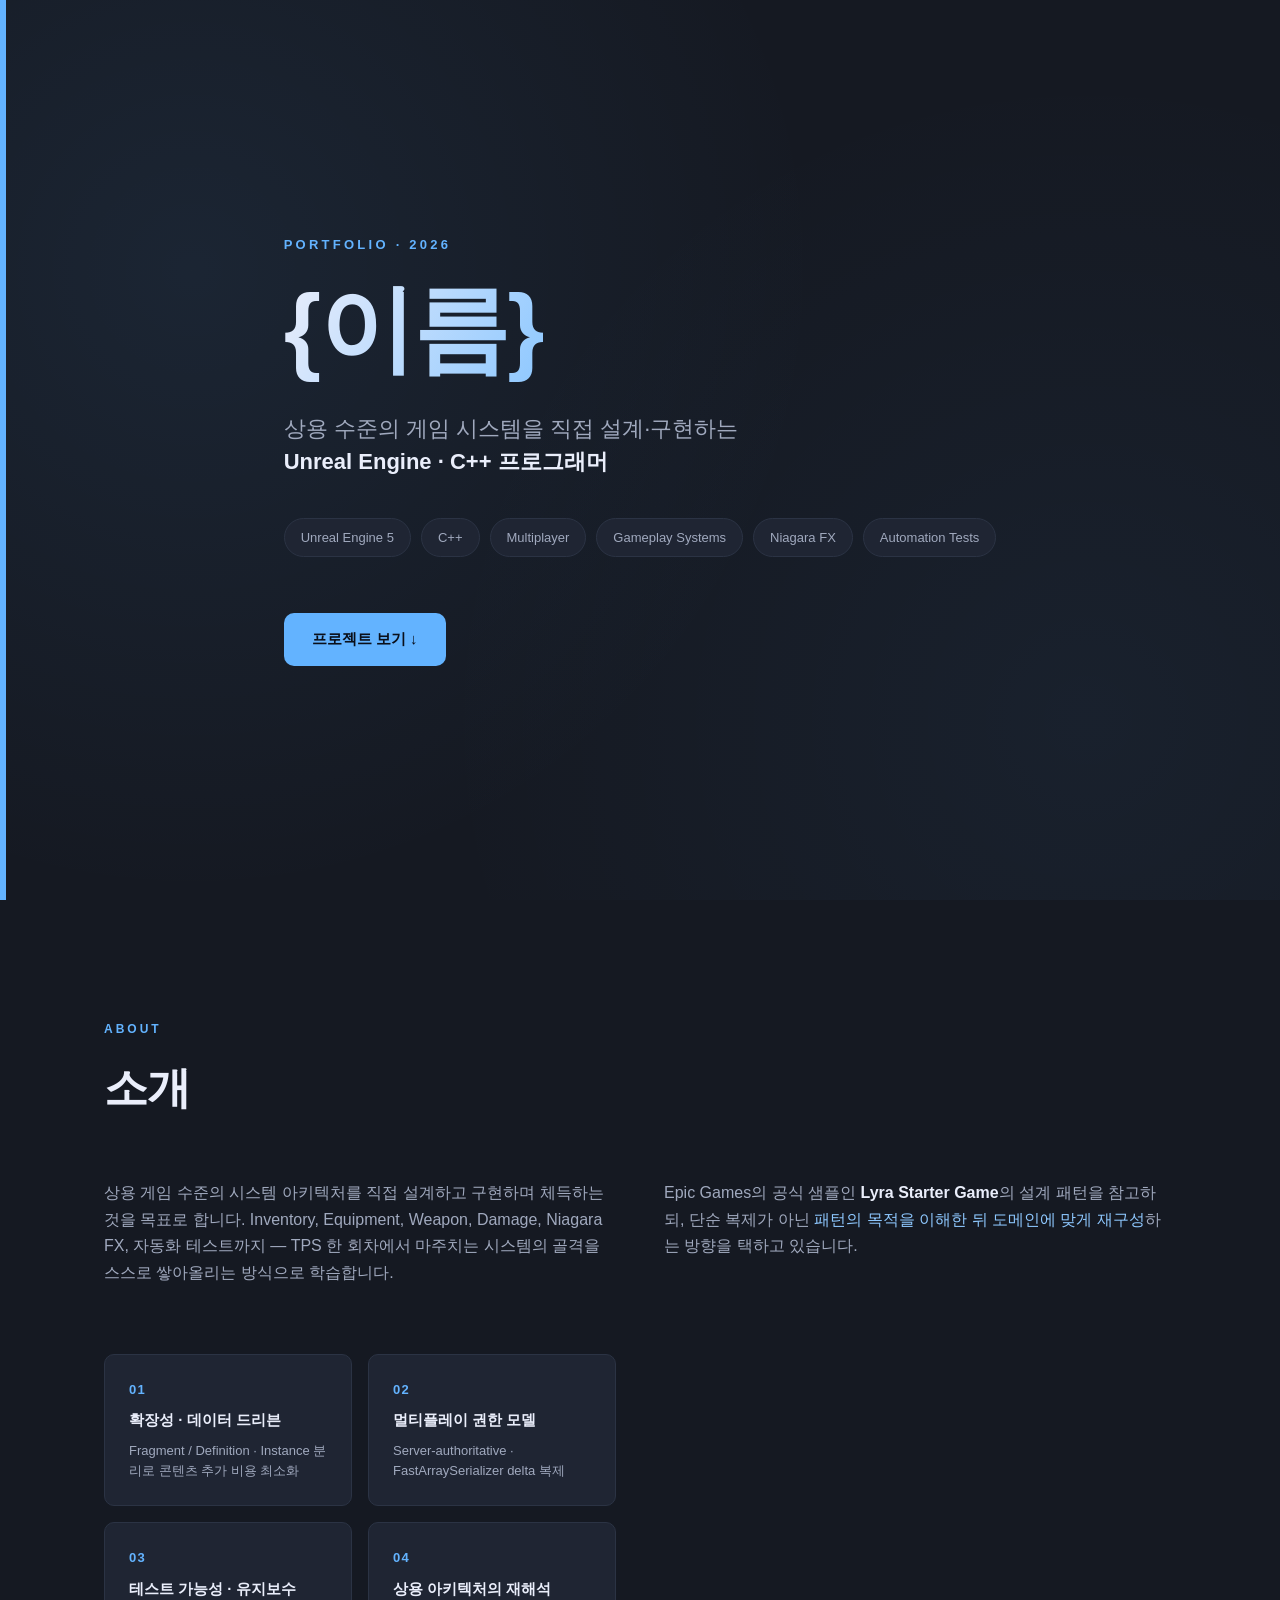
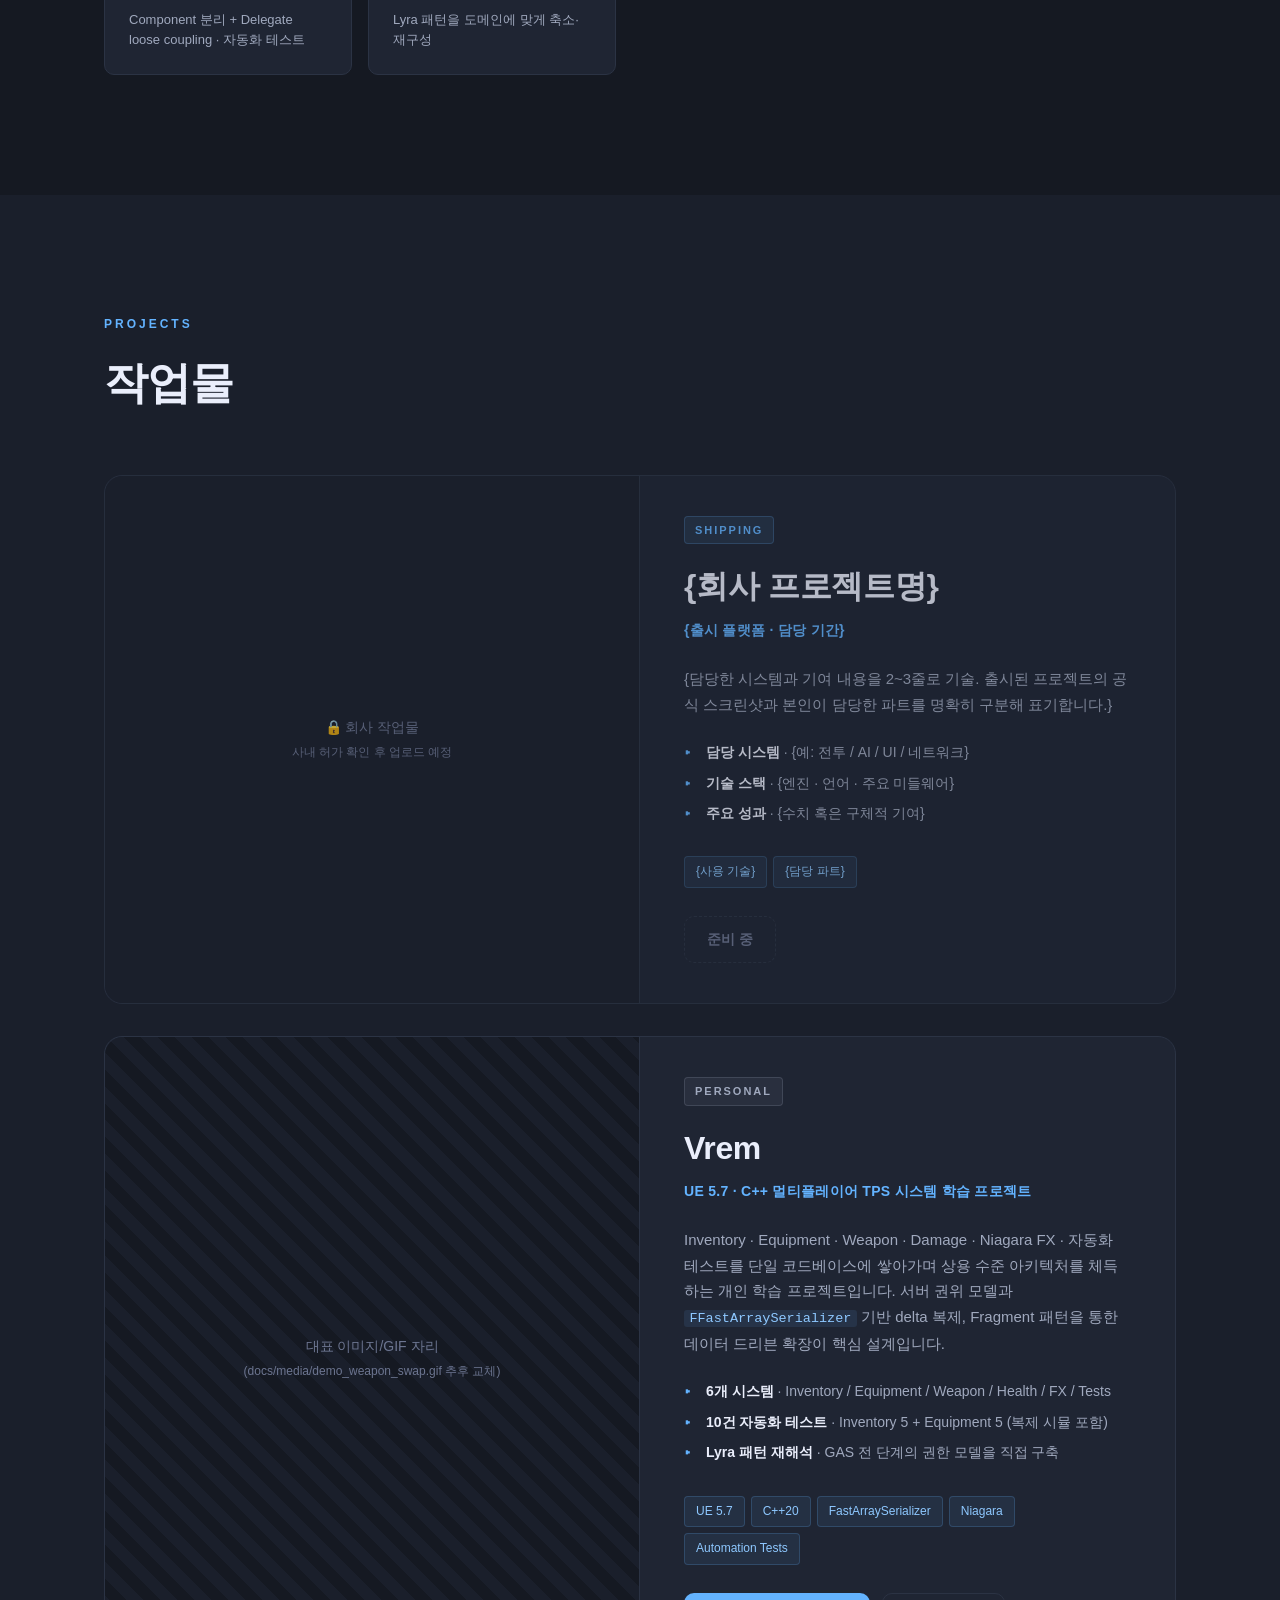
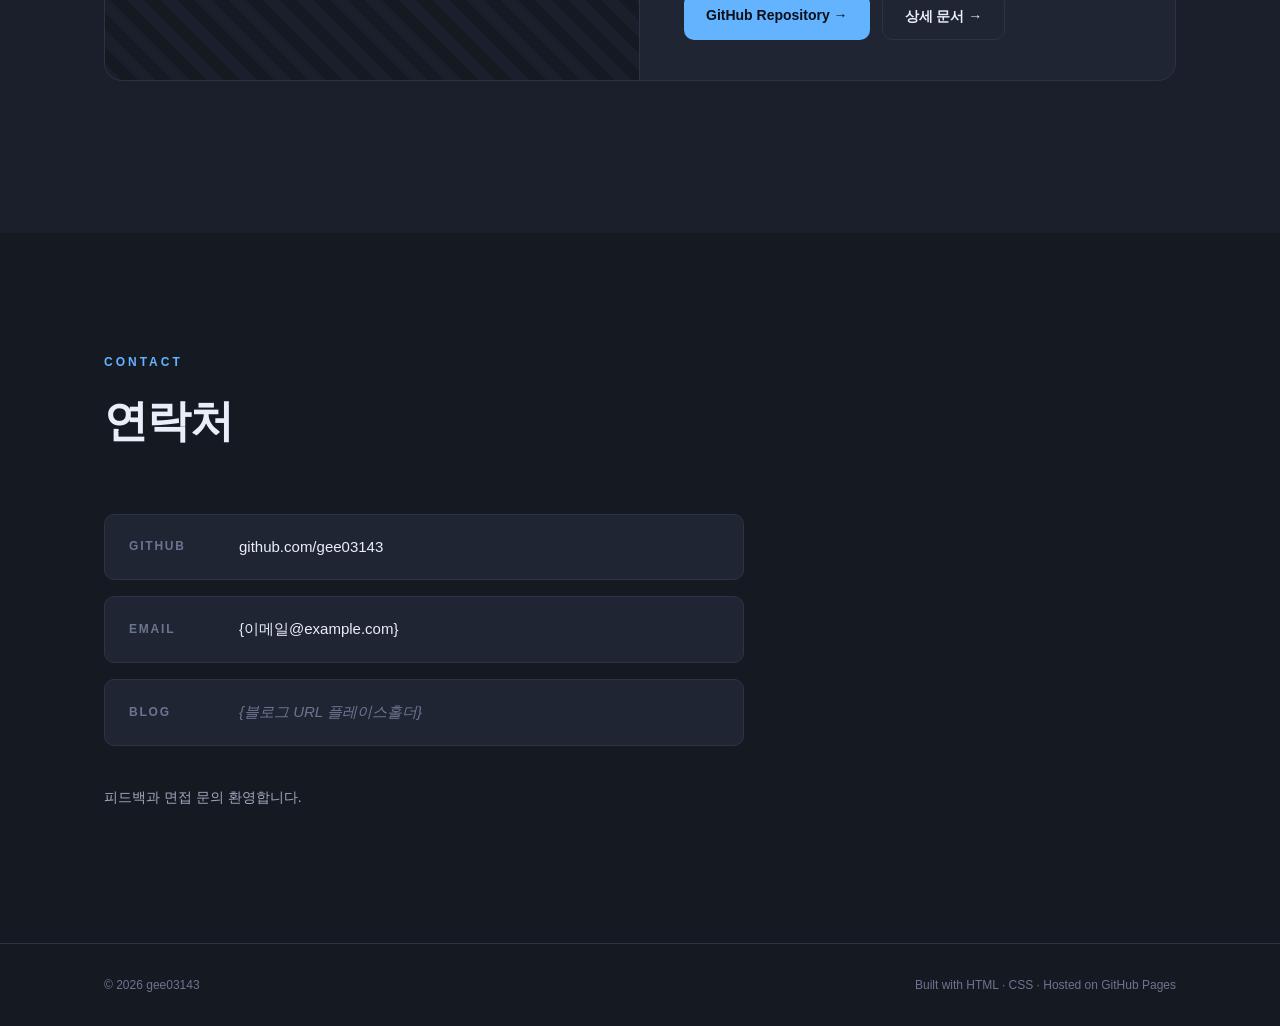
==== index.html @ 268c6de0 "html/css 템플릿 추가 * TODO: 플레이스홀더 채우기 * TODO: 톤 조정" ====
<!DOCTYPE html>
<html lang="ko">
<head>
  <meta charset="UTF-8" />
  <meta name="viewport" content="width=device-width, initial-scale=1.0" />
  <title>gee03143 · Unreal Engine Systems Programmer</title>
  <meta name="description" content="Unreal Engine · C++ 게임 시스템 프로그래머 포트폴리오" />
  <link rel="stylesheet" href="style.css" />
</head>
<body>

  <!-- ============ HERO ============ -->
  <header class="hero">
    <div class="hero__accent"></div>
    <div class="container hero__inner">
      <p class="hero__eyebrow">PORTFOLIO · 2026</p>
      <h1 class="hero__name">
        <span class="hero__name-placeholder">{이름}</span>
      </h1>
      <p class="hero__tagline">
        상용 수준의 게임 시스템을 직접 설계·구현하는<br />
        <strong>Unreal Engine · C++ 프로그래머</strong>
      </p>

      <ul class="hero__tags">
        <li>Unreal Engine 5</li>
        <li>C++</li>
        <li>Multiplayer</li>
        <li>Gameplay Systems</li>
        <li>Niagara FX</li>
        <li>Automation Tests</li>
      </ul>

      <a class="hero__cta" href="#projects">프로젝트 보기 ↓</a>
    </div>
  </header>

  <!-- ============ ABOUT ============ -->
  <section class="section" id="about">
    <div class="container">
      <p class="section__eyebrow">ABOUT</p>
      <h2 class="section__title">소개</h2>

      <div class="about__grid">
        <p class="about__body">
          상용 게임 수준의 시스템 아키텍처를 직접 설계하고 구현하며 체득하는 것을 목표로 합니다.
          Inventory, Equipment, Weapon, Damage, Niagara FX, 자동화 테스트까지 — TPS 한 회차에서
          마주치는 시스템의 골격을 스스로 쌓아올리는 방식으로 학습합니다.
        </p>
        <p class="about__body">
          Epic Games의 공식 샘플인 <strong>Lyra Starter Game</strong>의 설계 패턴을 참고하되,
          단순 복제가 아닌 <em>패턴의 목적을 이해한 뒤 도메인에 맞게 재구성</em>하는 방향을 택하고 있습니다.
        </p>

        <ul class="about__principles">
          <li>
            <span class="about__principle-num">01</span>
            <h3>확장성 · 데이터 드리븐</h3>
            <p>Fragment / Definition · Instance 분리로 콘텐츠 추가 비용 최소화</p>
          </li>
          <li>
            <span class="about__principle-num">02</span>
            <h3>멀티플레이 권한 모델</h3>
            <p>Server-authoritative · FastArraySerializer delta 복제</p>
          </li>
          <li>
            <span class="about__principle-num">03</span>
            <h3>테스트 가능성 · 유지보수</h3>
            <p>Component 분리 + Delegate loose coupling · 자동화 테스트</p>
          </li>
          <li>
            <span class="about__principle-num">04</span>
            <h3>상용 아키텍처의 재해석</h3>
            <p>Lyra 패턴을 도메인에 맞게 축소·재구성</p>
          </li>
        </ul>
      </div>
    </div>
  </section>

  <!-- ============ PROJECTS ============ -->
  <section class="section section--alt" id="projects">
    <div class="container">
      <p class="section__eyebrow">PROJECTS</p>
      <h2 class="section__title">작업물</h2>

      <!-- ========== SHIPPING PROJECTS (회사 작업물) ========== -->

      <!-- Company Work Placeholder -->
      <article class="project project--placeholder">
        <div class="project__media project__media--muted">
          <span class="project__media-label">
            🔒 회사 작업물<br />
            <small>사내 허가 확인 후 업로드 예정</small>
          </span>
        </div>

        <div class="project__body">
          <p class="project__badge">SHIPPING</p>
          <div class="project__head">
            <h3 class="project__title">{회사 프로젝트명}</h3>
            <p class="project__subtitle">{출시 플랫폼 · 담당 기간}</p>
          </div>

          <p class="project__desc">
            {담당한 시스템과 기여 내용을 2~3줄로 기술. 출시된 프로젝트의 공식 스크린샷과
            본인이 담당한 파트를 명확히 구분해 표기합니다.}
          </p>

          <ul class="project__highlights">
            <li><strong>담당 시스템</strong> · {예: 전투 / AI / UI / 네트워크}</li>
            <li><strong>기술 스택</strong> · {엔진 · 언어 · 주요 미들웨어}</li>
            <li><strong>주요 성과</strong> · {수치 혹은 구체적 기여}</li>
          </ul>

          <ul class="project__tags">
            <li>{사용 기술}</li>
            <li>{담당 파트}</li>
          </ul>

          <div class="project__links">
            <span class="btn btn--disabled">준비 중</span>
          </div>
        </div>
      </article>

      <!-- ========== PERSONAL PROJECTS (개인 프로젝트) ========== -->

      <!-- Vrem Card -->
      <article class="project">
        <div class="project__media project__media--placeholder">
          <span class="project__media-label">
            대표 이미지/GIF 자리<br />
            <small>(docs/media/demo_weapon_swap.gif 추후 교체)</small>
          </span>
        </div>

        <div class="project__body">
          <p class="project__badge project__badge--personal">PERSONAL</p>
          <div class="project__head">
            <h3 class="project__title">Vrem</h3>
            <p class="project__subtitle">UE 5.7 · C++ 멀티플레이어 TPS 시스템 학습 프로젝트</p>
          </div>

          <p class="project__desc">
            Inventory · Equipment · Weapon · Damage · Niagara FX · 자동화 테스트를 단일 코드베이스에
            쌓아가며 상용 수준 아키텍처를 체득하는 개인 학습 프로젝트입니다.
            서버 권위 모델과 <code>FFastArraySerializer</code> 기반 delta 복제, Fragment 패턴을 통한
            데이터 드리븐 확장이 핵심 설계입니다.
          </p>

          <ul class="project__highlights">
            <li><strong>6개 시스템</strong> · Inventory / Equipment / Weapon / Health / FX / Tests</li>
            <li><strong>10건 자동화 테스트</strong> · Inventory 5 + Equipment 5 (복제 시뮬 포함)</li>
            <li><strong>Lyra 패턴 재해석</strong> · GAS 전 단계의 권한 모델을 직접 구축</li>
          </ul>

          <ul class="project__tags">
            <li>UE 5.7</li>
            <li>C++20</li>
            <li>FastArraySerializer</li>
            <li>Niagara</li>
            <li>Automation Tests</li>
          </ul>

          <div class="project__links">
            <a class="btn btn--primary" href="https://github.com/gee03143/Vrem" target="_blank" rel="noopener">
              GitHub Repository →
            </a>
            <a class="btn btn--ghost" href="https://gee03143.github.io/Vrem/" target="_blank" rel="noopener">
              상세 문서 →
            </a>
          </div>
        </div>
      </article>

    </div>
  </section>

  <!-- ============ CONTACT ============ -->
  <section class="section" id="contact">
    <div class="container">
      <p class="section__eyebrow">CONTACT</p>
      <h2 class="section__title">연락처</h2>

      <ul class="contact__list">
        <li>
          <span class="contact__key">GitHub</span>
          <a class="contact__value" href="https://github.com/gee03143" target="_blank" rel="noopener">
            github.com/gee03143
          </a>
        </li>
        <li>
          <span class="contact__key">Email</span>
          <a class="contact__value" href="mailto:{이메일@example.com}">
            {이메일@example.com}
          </a>
        </li>
        <li>
          <span class="contact__key">Blog</span>
          <span class="contact__value contact__value--muted">{블로그 URL 플레이스홀더}</span>
        </li>
      </ul>

      <p class="contact__footer">
        피드백과 면접 문의 환영합니다.
      </p>
    </div>
  </section>

  <footer class="footer">
    <div class="container footer__inner">
      <span>© 2026 gee03143</span>
      <span>Built with HTML · CSS · Hosted on GitHub Pages</span>
    </div>
  </footer>

</body>
</html>
---- style.css ----
/* =====================================================
   gee03143 portfolio — dark + cool-blue accent
   Matches the Vrem PPTX palette for brand consistency.
   ===================================================== */

/* ---------- Reset ---------- */
*,
*::before,
*::after {
  box-sizing: border-box;
}

html {
  scroll-behavior: smooth;
}

body {
  margin: 0;
  font-family: "Pretendard", "Malgun Gothic", -apple-system, BlinkMacSystemFont,
               "Segoe UI", Roboto, "Helvetica Neue", Arial, sans-serif;
  background: var(--bg);
  color: var(--text);
  line-height: 1.65;
  -webkit-font-smoothing: antialiased;
  -moz-osx-font-smoothing: grayscale;
}

img,
svg {
  max-width: 100%;
  display: block;
}

ul {
  list-style: none;
  margin: 0;
  padding: 0;
}

a {
  color: var(--accent);
  text-decoration: none;
}

a:hover {
  text-decoration: underline;
}

code {
  font-family: "JetBrains Mono", "Consolas", "Menlo", monospace;
  font-size: 0.9em;
  background: rgba(99, 179, 255, 0.1);
  color: var(--accent-light);
  padding: 0.1em 0.4em;
  border-radius: 3px;
}

/* ---------- Design tokens ---------- */
:root {
  --bg:           #151922;
  --bg-alt:       #1a1f2b;
  --panel:        #1f2533;
  --panel-edge:   #2b3344;

  --text:         #eaeefb;
  --text-muted:   #a0a9be;
  --text-dim:     #6c7590;

  --accent:       #63b3ff;
  --accent-light: #8ec8ff;
  --accent-dim:   #3f76b3;

  --radius:       10px;
  --radius-lg:    18px;

  --container-w:  1120px;
}

/* ---------- Layout helpers ---------- */
.container {
  max-width: var(--container-w);
  margin: 0 auto;
  padding: 0 24px;
}

/* =====================================================
   HERO
   ===================================================== */
.hero {
  position: relative;
  min-height: 100vh;
  display: flex;
  align-items: center;
  background:
    radial-gradient(circle at 15% 30%, rgba(99, 179, 255, 0.08), transparent 50%),
    radial-gradient(circle at 85% 80%, rgba(99, 179, 255, 0.05), transparent 50%),
    var(--bg);
  padding: 80px 0;
}

.hero__accent {
  position: absolute;
  left: 0;
  top: 0;
  bottom: 0;
  width: 6px;
  background: var(--accent);
}

.hero__eyebrow {
  font-size: 13px;
  font-weight: 700;
  letter-spacing: 0.25em;
  color: var(--accent);
  margin: 0 0 24px;
  text-transform: uppercase;
}

.hero__name {
  font-size: clamp(48px, 9vw, 96px);
  font-weight: 800;
  margin: 0 0 32px;
  line-height: 1.05;
  letter-spacing: -0.02em;
}

.hero__name-placeholder {
  color: var(--text);
  background: linear-gradient(120deg, var(--text) 0%, var(--accent-light) 100%);
  -webkit-background-clip: text;
  background-clip: text;
  -webkit-text-fill-color: transparent;
}

.hero__tagline {
  font-size: clamp(18px, 2vw, 22px);
  color: var(--text-muted);
  margin: 0 0 40px;
  max-width: 720px;
  line-height: 1.5;
}

.hero__tagline strong {
  color: var(--text);
  font-weight: 600;
}

.hero__tags {
  display: flex;
  flex-wrap: wrap;
  gap: 10px;
  margin-bottom: 56px;
}

.hero__tags li {
  padding: 8px 16px;
  background: var(--panel);
  border: 1px solid var(--panel-edge);
  border-radius: 999px;
  font-size: 13px;
  color: var(--text-muted);
  font-weight: 500;
}

.hero__cta {
  display: inline-block;
  padding: 14px 28px;
  background: var(--accent);
  color: #0a0f1a;
  font-weight: 700;
  border-radius: var(--radius);
  font-size: 15px;
  transition: transform 0.15s ease, box-shadow 0.15s ease;
}

.hero__cta:hover {
  text-decoration: none;
  transform: translateY(-2px);
  box-shadow: 0 8px 24px rgba(99, 179, 255, 0.25);
}

/* =====================================================
   SECTION
   ===================================================== */
.section {
  padding: 120px 0;
}

.section--alt {
  background: var(--bg-alt);
}

.section__eyebrow {
  font-size: 12px;
  font-weight: 700;
  letter-spacing: 0.25em;
  color: var(--accent);
  margin: 0 0 12px;
  text-transform: uppercase;
}

.section__title {
  font-size: clamp(32px, 4.5vw, 44px);
  font-weight: 800;
  margin: 0 0 56px;
  letter-spacing: -0.02em;
}

/* =====================================================
   ABOUT
   ===================================================== */
.about__grid {
  display: grid;
  grid-template-columns: 1fr 1fr;
  gap: 48px;
  align-items: start;
}

.about__body {
  font-size: 16px;
  color: var(--text-muted);
  margin: 0 0 20px;
}

.about__body strong {
  color: var(--text);
}

.about__body em {
  font-style: normal;
  color: var(--accent-light);
}

.about__principles {
  display: grid;
  grid-template-columns: 1fr 1fr;
  gap: 16px;
}

.about__principles li {
  background: var(--panel);
  border: 1px solid var(--panel-edge);
  border-radius: var(--radius);
  padding: 24px;
  position: relative;
}

.about__principle-num {
  display: block;
  font-size: 13px;
  font-weight: 700;
  color: var(--accent);
  margin-bottom: 8px;
  letter-spacing: 0.1em;
}

.about__principles h3 {
  font-size: 15px;
  font-weight: 700;
  margin: 0 0 8px;
  color: var(--text);
}

.about__principles p {
  font-size: 13px;
  color: var(--text-muted);
  margin: 0;
  line-height: 1.55;
}

/* =====================================================
   PROJECT
   ===================================================== */
.project {
  display: grid;
  grid-template-columns: 1fr 1fr;
  background: var(--panel);
  border: 1px solid var(--panel-edge);
  border-radius: var(--radius-lg);
  margin-bottom: 32px;
  min-height: 520px;
}

.project--placeholder {
  opacity: 0.75;
}

.project__media {
  background: var(--bg);
  display: flex;
  align-items: center;
  justify-content: center;
  padding: 24px;
  border-radius: var(--radius-lg) 0 0 var(--radius-lg);
  min-height: 320px;
}

.project__media--placeholder {
  background:
    repeating-linear-gradient(
      45deg,
      var(--bg-alt),
      var(--bg-alt) 12px,
      var(--bg) 12px,
      var(--bg) 24px
    );
  border-right: 1px solid var(--panel-edge);
}

.project__media--muted {
  background: var(--bg-alt);
  border-right: 1px solid var(--panel-edge);
}

/* ---------- Project badge ---------- */
.project__badge {
  display: inline-block;
  font-size: 11px;
  font-weight: 700;
  letter-spacing: 0.18em;
  color: var(--accent);
  background: rgba(99, 179, 255, 0.1);
  border: 1px solid rgba(99, 179, 255, 0.25);
  padding: 4px 10px;
  border-radius: 4px;
  margin: 0 0 16px;
  align-self: flex-start;
  text-transform: uppercase;
}

.project__badge--personal {
  color: var(--text-muted);
  background: rgba(160, 169, 190, 0.08);
  border-color: rgba(160, 169, 190, 0.2);
}

.project__media-label {
  color: var(--text-dim);
  font-size: 14px;
  text-align: center;
  line-height: 1.7;
}

.project__media-label small {
  font-size: 12px;
  color: var(--text-dim);
}

.project__body {
  padding: 40px 44px;
  display: flex;
  flex-direction: column;
}

.project__head {
  margin-bottom: 24px;
}

.project__title {
  font-size: 32px;
  font-weight: 800;
  margin: 0 0 6px;
  letter-spacing: -0.01em;
}

.project__subtitle {
  font-size: 14px;
  color: var(--accent);
  margin: 0;
  font-weight: 600;
  letter-spacing: 0.02em;
}

.project__desc {
  font-size: 15px;
  color: var(--text-muted);
  margin: 0 0 24px;
  line-height: 1.7;
}

.project__highlights {
  margin-bottom: 24px;
}

.project__highlights li {
  position: relative;
  padding-left: 22px;
  font-size: 14px;
  color: var(--text-muted);
  margin-bottom: 8px;
  line-height: 1.6;
}

.project__highlights li::before {
  content: "▸";
  position: absolute;
  left: 0;
  color: var(--accent);
  font-weight: 700;
}

.project__highlights strong {
  color: var(--text);
  font-weight: 600;
}

.project__tags {
  display: flex;
  flex-wrap: wrap;
  gap: 6px;
  margin-bottom: 28px;
}

.project__tags li {
  font-size: 12px;
  font-weight: 500;
  padding: 5px 11px;
  background: rgba(99, 179, 255, 0.08);
  border: 1px solid rgba(99, 179, 255, 0.2);
  border-radius: 4px;
  color: var(--accent-light);
}

.project__links {
  display: flex;
  gap: 12px;
  flex-wrap: wrap;
  margin-top: auto;
}

/* ---------- Buttons ---------- */
.btn {
  display: inline-block;
  padding: 11px 22px;
  font-size: 14px;
  font-weight: 600;
  border-radius: var(--radius);
  transition: transform 0.15s ease, background 0.15s ease, border-color 0.15s ease;
  white-space: nowrap;
}

.btn--primary {
  background: var(--accent);
  color: #0a0f1a;
}

.btn--primary:hover {
  text-decoration: none;
  background: var(--accent-light);
  transform: translateY(-2px);
}

.btn--ghost {
  background: transparent;
  color: var(--text);
  border: 1px solid var(--panel-edge);
}

.btn--ghost:hover {
  text-decoration: none;
  border-color: var(--accent);
  color: var(--accent);
}

.btn--disabled {
  background: transparent;
  color: var(--text-dim);
  border: 1px dashed var(--panel-edge);
  cursor: not-allowed;
}

/* =====================================================
   CONTACT
   ===================================================== */
.contact__list {
  display: grid;
  gap: 16px;
  max-width: 640px;
}

.contact__list li {
  display: grid;
  grid-template-columns: 110px 1fr;
  align-items: center;
  padding: 20px 24px;
  background: var(--panel);
  border: 1px solid var(--panel-edge);
  border-radius: var(--radius);
}

.contact__key {
  font-size: 12px;
  font-weight: 700;
  letter-spacing: 0.15em;
  color: var(--text-dim);
  text-transform: uppercase;
}

.contact__value {
  font-size: 15px;
  color: var(--text);
  font-weight: 500;
}

.contact__value--muted {
  color: var(--text-dim);
  font-style: italic;
}

.contact__footer {
  margin-top: 40px;
  color: var(--text-muted);
  font-size: 14px;
}

/* =====================================================
   FOOTER
   ===================================================== */
.footer {
  padding: 32px 0;
  background: var(--bg);
  border-top: 1px solid var(--panel-edge);
}

.footer__inner {
  display: flex;
  justify-content: space-between;
  align-items: center;
  gap: 16px;
  flex-wrap: wrap;
  font-size: 12px;
  color: var(--text-dim);
}

/* =====================================================
   RESPONSIVE
   ===================================================== */
@media (max-width: 860px) {
  .section {
    padding: 80px 0;
  }

  .about__grid {
    grid-template-columns: 1fr;
    gap: 40px;
  }

  .about__principles {
    grid-template-columns: 1fr;
  }

  .project {
    grid-template-columns: 1fr;
    min-height: 0;
  }

  .project__media {
    aspect-ratio: 16 / 9;
    min-height: 0;
    border-right: none;
    border-bottom: 1px solid var(--panel-edge);
    border-radius: var(--radius-lg) var(--radius-lg) 0 0;
  }

  .project__body {
    padding: 32px;
  }

  .contact__list li {
    grid-template-columns: 1fr;
    gap: 4px;
  }
}

@media (max-width: 520px) {
  .hero {
    padding: 60px 0;
  }

  .hero__tags {
    gap: 6px;
  }

  .hero__tags li {
    font-size: 12px;
    padding: 6px 12px;
  }

  .project__body {
    padding: 24px;
  }

  .project__title {
    font-size: 26px;
  }
}
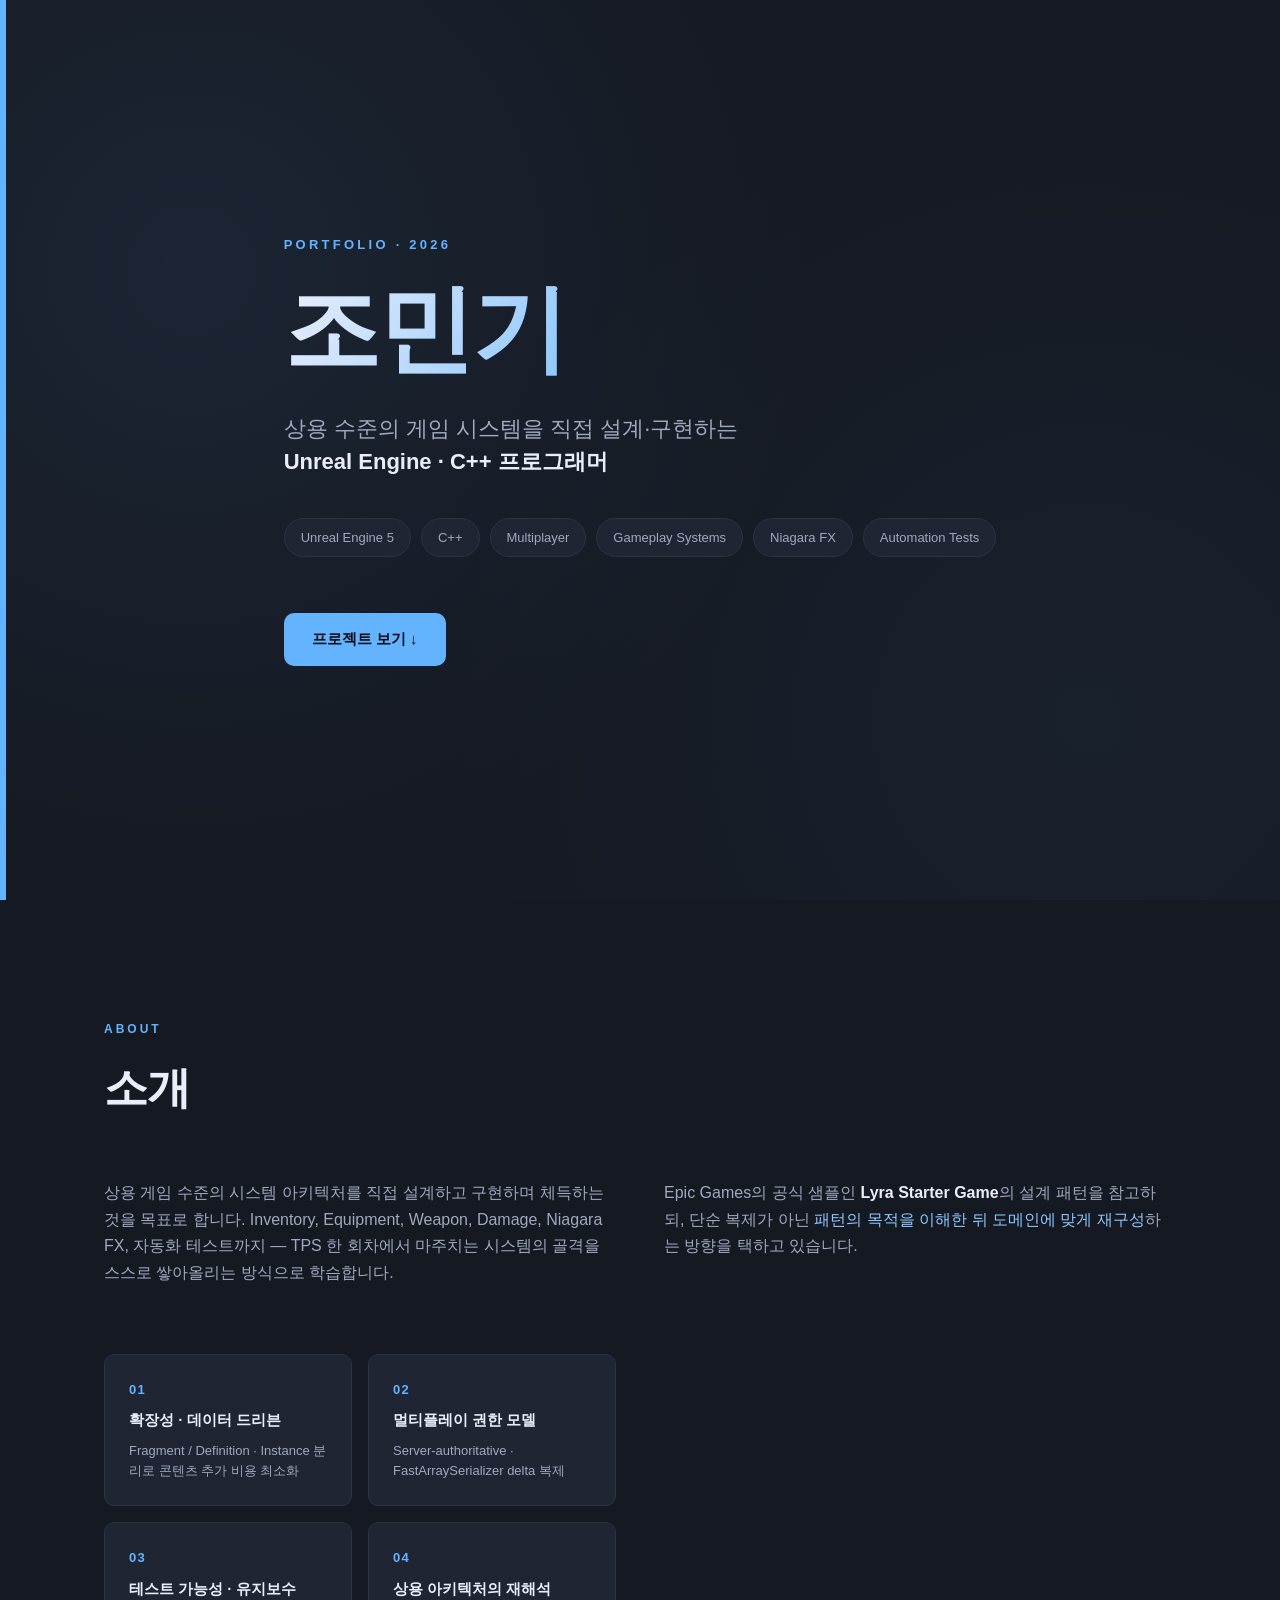
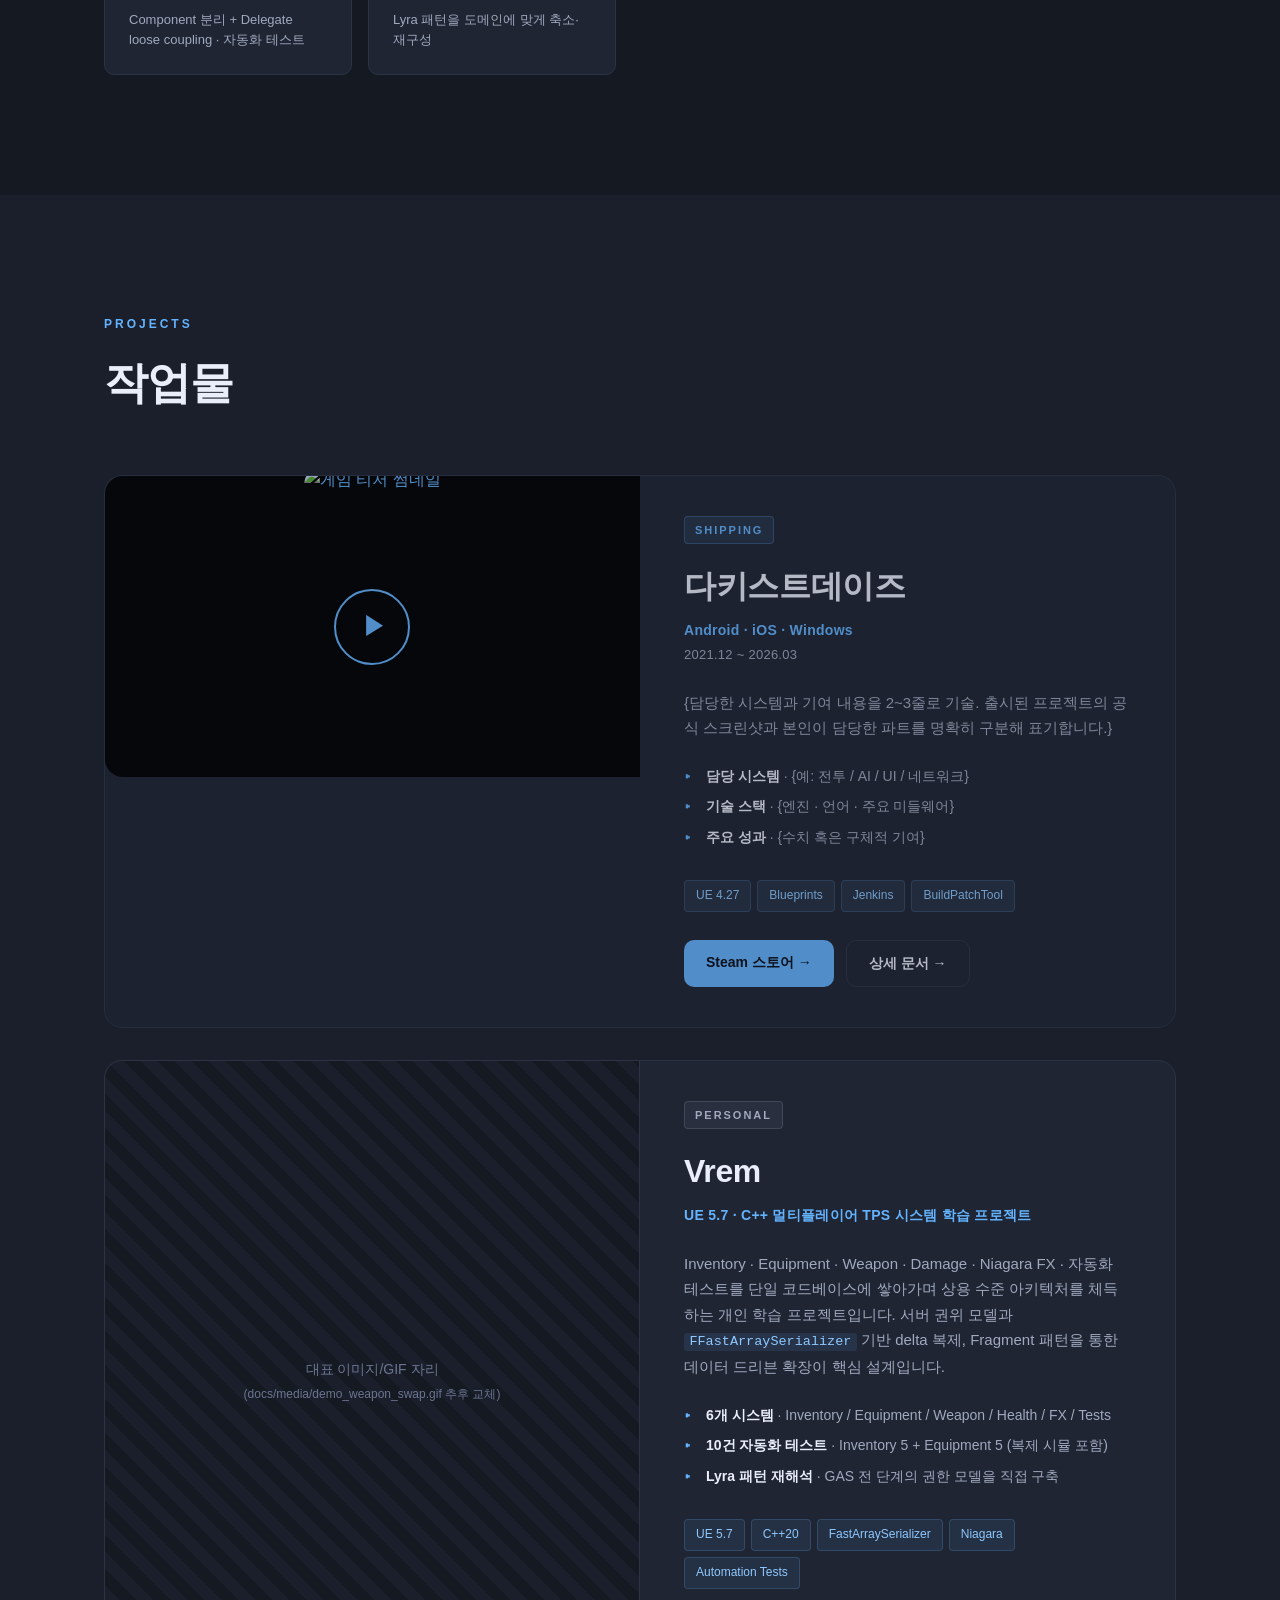
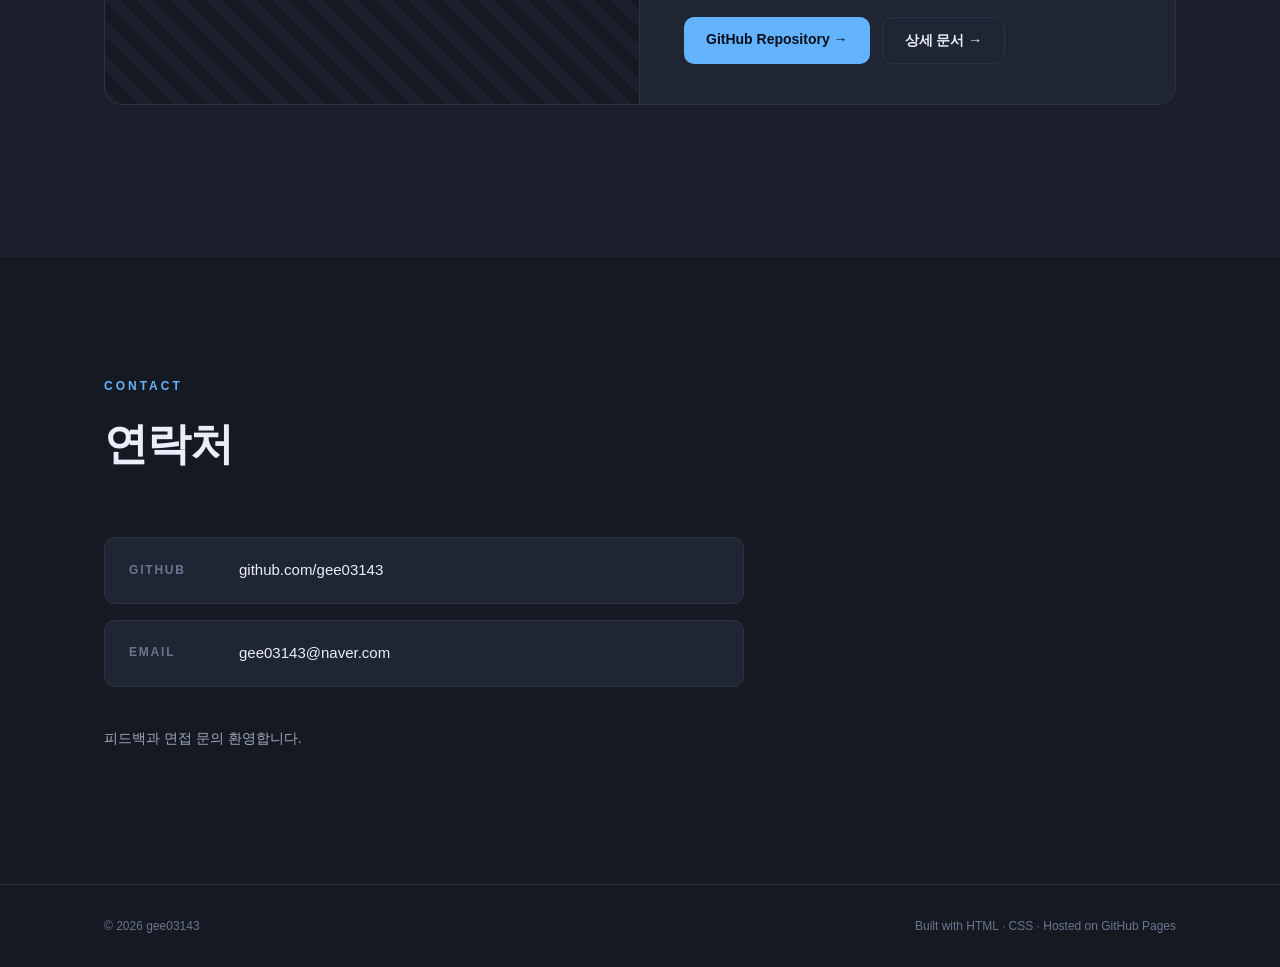
==== commit aac843d5: "프로젝트 티저, 프로젝트명, 기간, 플랫폼 정보 기입 * TODO: 상세 내용 작성 필요" ====
--- a/index.html
+++ b/index.html
@@ -15,7 +15,7 @@
     <div class="container hero__inner">
       <p class="hero__eyebrow">PORTFOLIO · 2026</p>
       <h1 class="hero__name">
-        <span class="hero__name-placeholder">{이름}</span>
+        <span class="hero__name-placeholder">조민기</span>
       </h1>
       <p class="hero__tagline">
         상용 수준의 게임 시스템을 직접 설계·구현하는<br />
@@ -88,19 +88,25 @@
 
       <!-- Company Work Placeholder -->
       <article class="project project--placeholder">
-        <div class="project__media project__media--muted">
-          <span class="project__media-label">
-            🔒 회사 작업물<br />
-            <small>사내 허가 확인 후 업로드 예정</small>
-          </span>
-        </div>
+        <div class="project__media project__media--video">
+  		<a class="project__media project__media--video-link"
+   href="https://www.youtube.com/watch?v=AEYJzaQQRc8"
+   target="_blank"
+   rel="noopener"
+   aria-label="게임 티저 YouTube에서 보기">
+  <img src="https://img.youtube.com/vi/AEYJzaQQRc8/hqdefault.jpg"
+       alt="게임 티저 썸네일" />
+  <span class="project__media-play" aria-hidden="true">▶</span>
+</a>
+	</div>
 
         <div class="project__body">
           <p class="project__badge">SHIPPING</p>
           <div class="project__head">
-            <h3 class="project__title">{회사 프로젝트명}</h3>
-            <p class="project__subtitle">{출시 플랫폼 · 담당 기간}</p>
-          </div>
+            <h3 class="project__title">다키스트데이즈</h3>
+            <p class="project__subtitle">Android · iOS · Windows</p>
+	    <p class="project__period">2021.12 ~ 2026.03</p>          
+	  </div>
 
           <p class="project__desc">
             {담당한 시스템과 기여 내용을 2~3줄로 기술. 출시된 프로젝트의 공식 스크린샷과
@@ -114,12 +120,19 @@
           </ul>
 
           <ul class="project__tags">
-            <li>{사용 기술}</li>
-            <li>{담당 파트}</li>
+            <li>UE 4.27</li>
+	    <li>Blueprints</li>
+            <li>Jenkins</li>
+	    <li>BuildPatchTool</li>
           </ul>
 
           <div class="project__links">
-            <span class="btn btn--disabled">준비 중</span>
+		<a class="btn btn--primary" href="https://store.steampowered.com/app/1548520/_/" target="_blank" rel="noopener">
+              		Steam 스토어 →
+            	</a>
+            	<a class="btn btn--ghost" href="projects/shipping-project.html" target="_blank" rel="noopener">
+                  	상세 문서 →
+                </a>
           </div>
         </div>
       </article>
@@ -192,13 +205,9 @@
         </li>
         <li>
           <span class="contact__key">Email</span>
-          <a class="contact__value" href="mailto:{이메일@example.com}">
-            {이메일@example.com}
+          <a class="contact__value" href="mailto:gee03143@naver.com">
+            gee03143@naver.com
           </a>
-        </li>
-        <li>
-          <span class="contact__key">Blog</span>
-          <span class="contact__value contact__value--muted">{블로그 URL 플레이스홀더}</span>
         </li>
       </ul>
 
--- a/style.css
+++ b/style.css
@@ -371,6 +371,14 @@
   letter-spacing: 0.02em;
 }
 
+.project__period {
+  font-size: 13px;
+  color: var(--text-muted);
+  margin: 2px 0 0;
+  font-weight: 500;
+  letter-spacing: 0.02em;
+}
+
 .project__desc {
   font-size: 15px;
   color: var(--text-muted);
@@ -594,3 +602,290 @@
     font-size: 26px;
   }
 }
+
+/* ---------- Video embed ---------- */
+.project__media--video {
+  padding: 0;
+  background: #000;
+  aspect-ratio: 16 / 9;
+  min-height: 0;
+  overflow: hidden;
+  border-radius: var(--radius-lg) 0 0 var(--radius-lg);
+}
+
+.project__media--video iframe {
+  width: 100%;
+  height: 100%;
+  border: 0;
+  display: block;
+}
+
+@media (max-width: 860px) {
+  .project__media--video {
+    border-radius: var(--radius-lg) var(--radius-lg) 0 0;
+  }
+}
+
+/* ---------- Video thumbnail link ---------- */
+.project__media--video-link {
+  position: relative;
+  display: block;
+  padding: 0;
+  background: #000;
+  overflow: hidden;
+  min-height: 320px;
+  border-radius: var(--radius-lg) 0 0 var(--radius-lg);
+  text-decoration: none;
+}
+
+.project__media--video-link img {
+  width: 100%;
+  height: 100%;
+  object-fit: cover;
+  display: block;
+  transition: transform 0.3s ease, opacity 0.3s ease;
+}
+
+.project__media--video-link:hover img {
+  transform: scale(1.04);
+  opacity: 0.75;
+}
+
+.project__media-play {
+  position: absolute;
+  top: 50%;
+  left: 50%;
+  transform: translate(-50%, -50%);
+  width: 76px;
+  height: 76px;
+  background: rgba(0, 0, 0, 0.55);
+  border: 2px solid var(--accent);
+  border-radius: 50%;
+  display: flex;
+  align-items: center;
+  justify-content: center;
+  color: var(--accent);
+  font-size: 26px;
+  padding-left: 6px; /* 재생 아이콘 광학 중심 보정 */
+  transition: background 0.2s ease, transform 0.2s ease, color 0.2s ease;
+  pointer-events: none;
+}
+
+.project__media--video-link:hover .project__media-play {
+  background: rgba(99, 179, 255, 0.95);
+  color: #0a0f1a;
+  transform: translate(-50%, -50%) scale(1.1);
+}
+
+@media (max-width: 860px) {
+  .project__media--video-link {
+    border-radius: var(--radius-lg) var(--radius-lg) 0 0;
+  }
+}
+
+/* =====================================================
+   PROJECT DETAIL PAGE
+   ===================================================== */
+
+/* ---------- Narrow container variant ---------- */
+.container--narrow {
+  max-width: 820px;
+}
+
+/* ---------- Top nav ---------- */
+.detail-nav {
+  padding: 20px 0;
+  border-bottom: 1px solid var(--panel-edge);
+  background: var(--bg);
+}
+
+.back-link {
+  font-size: 14px;
+  color: var(--text-muted);
+  font-weight: 500;
+  transition: color 0.15s ease;
+}
+
+.back-link:hover {
+  color: var(--accent);
+  text-decoration: none;
+}
+
+/* ---------- Detail hero ---------- */
+.detail-hero {
+  padding: 80px 0 64px;
+  background:
+    radial-gradient(circle at 20% 30%, rgba(99, 179, 255, 0.08), transparent 50%),
+    var(--bg);
+  border-bottom: 1px solid var(--panel-edge);
+}
+
+.detail-hero__eyebrow {
+  font-size: 12px;
+  font-weight: 700;
+  letter-spacing: 0.25em;
+  color: var(--accent);
+  margin: 0 0 16px;
+  text-transform: uppercase;
+}
+
+.detail-hero__title {
+  font-size: clamp(36px, 6vw, 64px);
+  font-weight: 800;
+  margin: 0 0 20px;
+  letter-spacing: -0.02em;
+  line-height: 1.1;
+}
+
+.detail-hero__platforms {
+  font-size: 16px;
+  color: var(--accent);
+  margin: 0 0 4px;
+  font-weight: 600;
+}
+
+.detail-hero__period {
+  font-size: 14px;
+  color: var(--text-muted);
+  margin: 0;
+}
+
+/* ---------- Body paragraphs ---------- */
+.detail__body {
+  font-size: 16px;
+  color: var(--text-muted);
+  line-height: 1.8;
+  margin: 0 0 16px;
+}
+
+/* ---------- Contribution cards ---------- */
+.contribution {
+  padding: 28px 32px;
+  background: var(--panel);
+  border: 1px solid var(--panel-edge);
+  border-radius: var(--radius);
+  margin-bottom: 20px;
+  border-left: 3px solid var(--accent);
+}
+
+.contribution__title {
+  font-size: 20px;
+  font-weight: 700;
+  margin: 0 0 12px;
+  color: var(--text);
+  letter-spacing: -0.01em;
+}
+
+.contribution__body {
+  font-size: 15px;
+  color: var(--text-muted);
+  line-height: 1.75;
+  margin: 0 0 16px;
+}
+
+.contribution__body:last-child {
+  margin-bottom: 0;
+}
+
+.contribution__highlights li {
+  position: relative;
+  padding-left: 22px;
+  font-size: 14px;
+  color: var(--text-muted);
+  margin-bottom: 8px;
+  line-height: 1.65;
+}
+
+.contribution__highlights li:last-child {
+  margin-bottom: 0;
+}
+
+.contribution__highlights li::before {
+  content: "▸";
+  position: absolute;
+  left: 0;
+  color: var(--accent);
+  font-weight: 700;
+}
+
+/* ---------- Tech grid ---------- */
+.tech-grid {
+  display: grid;
+  grid-template-columns: repeat(auto-fit, minmax(200px, 1fr));
+  gap: 16px;
+}
+
+.tech-category {
+  padding: 24px;
+  background: var(--panel);
+  border: 1px solid var(--panel-edge);
+  border-radius: var(--radius);
+}
+
+.tech-category h3 {
+  font-size: 12px;
+  font-weight: 700;
+  color: var(--accent);
+  margin: 0 0 12px;
+  letter-spacing: 0.15em;
+  text-transform: uppercase;
+}
+
+.tech-category ul li {
+  font-size: 14px;
+  color: var(--text);
+  padding: 4px 0;
+  line-height: 1.5;
+}
+
+/* ---------- Outcomes list ---------- */
+.outcomes {
+  display: grid;
+  gap: 16px;
+}
+
+.outcomes li {
+  padding: 24px 28px;
+  background: var(--panel);
+  border: 1px solid var(--panel-edge);
+  border-radius: var(--radius);
+  border-left: 3px solid var(--accent);
+}
+
+.outcomes strong {
+  display: block;
+  font-size: 17px;
+  font-weight: 700;
+  color: var(--text);
+  margin-bottom: 6px;
+}
+
+.outcomes p {
+  font-size: 14px;
+  color: var(--text-muted);
+  margin: 0;
+  line-height: 1.7;
+}
+
+/* ---------- Bottom back link area ---------- */
+.detail-footer {
+  padding: 40px 0;
+  background: var(--bg);
+  border-top: 1px solid var(--panel-edge);
+  text-align: center;
+}
+
+/* ---------- Responsive ---------- */
+@media (max-width: 860px) {
+  .detail-hero {
+    padding: 56px 0 48px;
+  }
+
+  .contribution {
+    padding: 24px;
+  }
+
+  .outcomes li {
+    padding: 20px 24px;
+  }
+}
